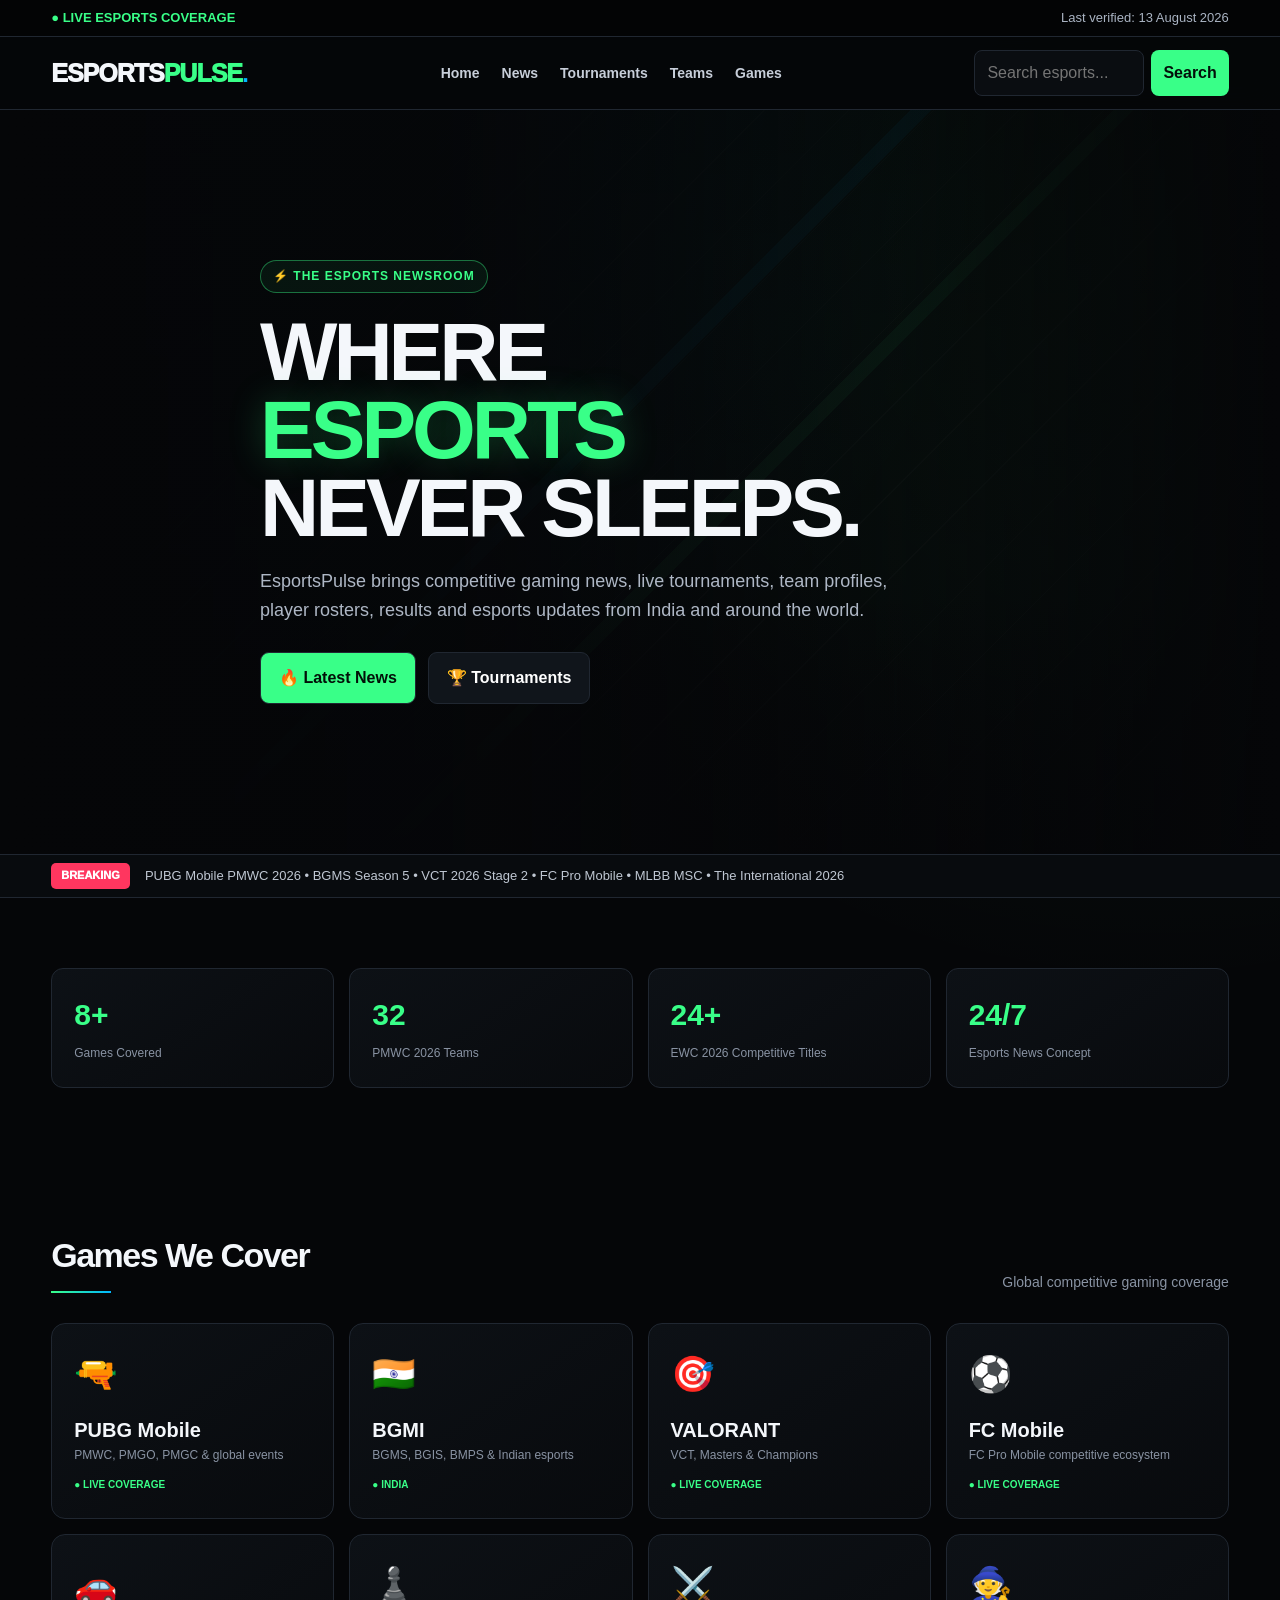
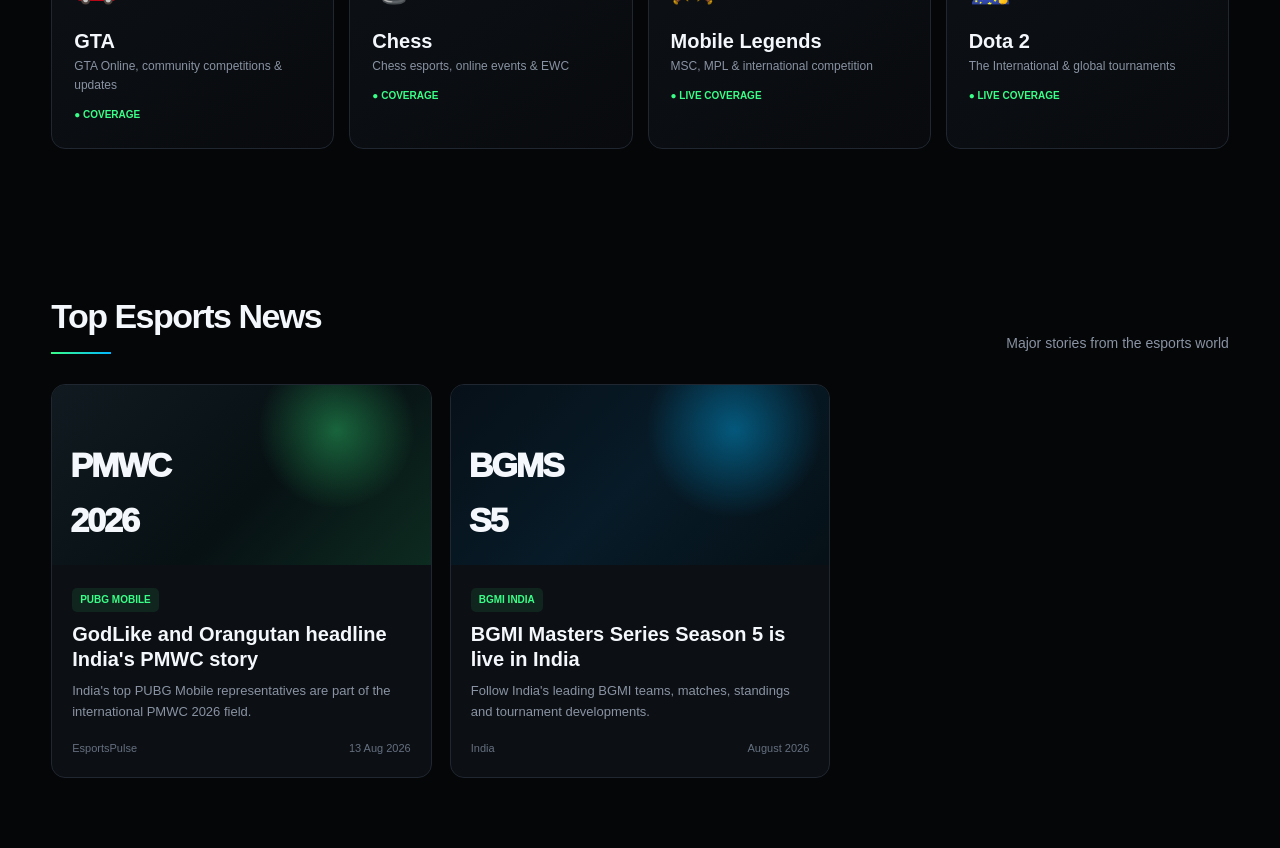
==== Index.html @ d25c0939 "Create Index.html" ====
<!DOCTYPE html>
<html lang="en">
<head>
<meta charset="UTF-8">
<meta name="viewport" content="width=device-width, initial-scale=1.0">

<title>EsportsPulse — Global Esports News</title>
<meta name="description" content="EsportsPulse — PUBG Mobile, BGMI, VALORANT, FC Mobile, GTA, Chess, Mobile Legends and Dota 2 esports news, teams and tournaments.">
<meta name="keywords" content="EsportsPulse, esports news, PUBG Mobile, BGMI, Valorant, FC Mobile, GTA, Chess, Mobile Legends, Dota 2, EWC 2026, BGMS Season 5">

<style>
:root{
  --bg:#050608;
  --panel:#0c0f13;
  --panel2:#11151b;
  --line:#202731;
  --text:#f4f7fb;
  --muted:#8993a3;
  --green:#39ff88;
  --blue:#00b7ff;
  --red:#ff365f;
  --yellow:#ffd43b;
  --purple:#a855f7;
  --orange:#ff8a00;
}

*{
  margin:0;
  padding:0;
  box-sizing:border-box;
}

html{
  scroll-behavior:smooth;
}

body{
  font-family:Arial,Helvetica,sans-serif;
  background:
    radial-gradient(circle at 20% 0%,rgba(0,183,255,.10),transparent 30%),
    radial-gradient(circle at 90% 10%,rgba(57,255,136,.08),transparent 30%),
    var(--bg);
  color:var(--text);
  line-height:1.6;
}

a{
  color:inherit;
  text-decoration:none;
}

button,
input,
select{
  font:inherit;
}

.container{
  width:min(1200px,92%);
  margin:auto;
}

/* TOP BAR */

.topbar{
  background:#030405;
  border-bottom:1px solid var(--line);
  color:#aab4c3;
  font-size:13px;
}

.topbar-inner{
  min-height:36px;
  display:flex;
  align-items:center;
  justify-content:space-between;
  gap:15px;
}

.live-dot{
  color:var(--green);
  font-weight:bold;
}

.header{
  position:sticky;
  top:0;
  z-index:1000;
  background:rgba(5,6,8,.94);
  backdrop-filter:blur(15px);
  border-bottom:1px solid var(--line);
}

.nav{
  min-height:72px;
  display:flex;
  align-items:center;
  justify-content:space-between;
  gap:20px;
}

.logo{
  font-size:25px;
  font-weight:1000;
  letter-spacing:-1px;
  white-space:nowrap;
}

.logo span{
  color:var(--green);
}

.logo b{
  color:var(--blue);
}

.navlinks{
  display:flex;
  align-items:center;
  gap:22px;
  list-style:none;
}

.navlinks a{
  color:#c7ced9;
  font-size:14px;
  font-weight:700;
  transition:.2s;
}

.navlinks a:hover{
  color:var(--green);
}

.menu-btn{
  display:none;
  background:none;
  border:0;
  color:white;
  font-size:28px;
  cursor:pointer;
}

.search-box{
  display:flex;
  gap:7px;
}

.search-box input{
  width:170px;
  padding:9px 12px;
  border:1px solid var(--line);
  border-radius:8px;
  background:#0a0d11;
  color:white;
  outline:none;
}

.search-box button{
  border:0;
  border-radius:8px;
  padding:0 12px;
  background:var(--green);
  color:#031009;
  font-weight:900;
}

/* HERO */

.hero{
  min-height:540px;
  display:flex;
  align-items:center;
  position:relative;
  overflow:hidden;
  border-bottom:1px solid var(--line);
}

.hero:before{
  content:"";
  position:absolute;
  inset:0;
  background:
    linear-gradient(90deg,#050608 0%,rgba(5,6,8,.92) 35%,rgba(5,6,8,.35) 70%,#050608 100%),
    linear-gradient(0deg,#050608 0%,transparent 35%,rgba(0,0,0,.3));
  z-index:1;
}

.hero-art{
  position:absolute;
  inset:0;
  background:
    linear-gradient(135deg,transparent 0 45%,rgba(0,183,255,.08) 45% 46%,transparent 46% 55%,rgba(57,255,136,.07) 55% 56%,transparent 56%),
    repeating-linear-gradient(135deg,rgba(255,255,255,.025) 0 1px,transparent 1px 60px);
}

.hero-content{
  position:relative;
  z-index:2;
  padding:80px 0;
  max-width:760px;
}

.kicker{
  display:inline-flex;
  align-items:center;
  gap:8px;
  padding:6px 12px;
  border:1px solid rgba(57,255,136,.4);
  background:rgba(57,255,136,.06);
  border-radius:999px;
  color:var(--green);
  font-size:12px;
  font-weight:900;
  text-transform:uppercase;
  letter-spacing:1px;
}

.hero h1{
  font-size:clamp(42px,7vw,82px);
  line-height:.95;
  margin:20px 0;
  letter-spacing:-4px;
}

.hero h1 span{
  color:var(--green);
  text-shadow:0 0 35px rgba(57,255,136,.25);
}

.hero p{
  color:#aeb7c5;
  font-size:18px;
  max-width:680px;
}

.hero-buttons{
  margin-top:28px;
  display:flex;
  flex-wrap:wrap;
  gap:12px;
}

.btn{
  display:inline-flex;
  justify-content:center;
  align-items:center;
  gap:8px;
  border-radius:9px;
  padding:12px 18px;
  font-weight:900;
  cursor:pointer;
  border:1px solid var(--line);
}

.btn-primary{
  background:var(--green);
  color:#021008;
}

.btn-secondary{
  background:#10151b;
  color:white;
}

.btn:hover{
  transform:translateY(-1px);
}

/* TICKER */

.ticker{
  background:#080b0e;
  border-bottom:1px solid var(--line);
  overflow:hidden;
}

.ticker-inner{
  display:flex;
  align-items:center;
  min-height:42px;
}

.ticker-label{
  background:var(--red);
  color:white;
  padding:4px 10px;
  border-radius:5px;
  font-size:11px;
  font-weight:1000;
  margin-right:15px;
}

.ticker-text{
  color:#bfc7d2;
  font-size:13px;
  white-space:nowrap;
  overflow:hidden;
}

/* SECTIONS */

section{
  padding:70px 0;
}

.section-head{
  display:flex;
  justify-content:space-between;
  align-items:end;
  gap:20px;
  margin-bottom:30px;
}

.section-head h2{
  font-size:34px;
  letter-spacing:-1.5px;
}

.section-head p{
  color:var(--muted);
  font-size:14px;
}

.line{
  height:2px;
  width:60px;
  margin-top:9px;
  background:linear-gradient(90deg,var(--green),var(--blue));
}

/* GAMES */

.game-grid{
  display:grid;
  grid-template-columns:repeat(4,1fr);
  gap:15px;
}

.game-card{
  position:relative;
  min-height:150px;
  border:1px solid var(--line);
  background:linear-gradient(145deg,#0d1116,#080a0d);
  border-radius:14px;
  padding:22px;
  overflow:hidden;
  transition:.25s;
}

.game-card:hover{
  transform:translateY(-5px);
  border-color:#35404e;
  box-shadow:0 15px 35px rgba(0,0,0,.3);
}

.game-icon{
  font-size:35px;
  margin-bottom:12px;
}

.game-card h3{
  font-size:20px;
}

.game-card p{
  color:var(--muted);
  font-size:12px;
}

.game-status{
  display:inline-block;
  margin-top:12px;
  font-size:10px;
  color:var(--green);
  font-weight:900;
}

/* NEWS */

.news-grid{
  display:grid;
  grid-template-columns:repeat(3,1fr);
  gap:18px;
}

.news-card{
  background:var(--panel);
  border:1px solid var(--line);
  border-radius:14px;
  overflow:hidden;
  transition:.2s;
}

.news-card:hover{
  transform:translateY(-4px);
  border-color:#394552;
}

.news-image{
  min-height:180px;
  display:flex;
  align-items:end;
  padding:18px;
  background:
    radial-gradient(circle at 75% 25%,rgba(57,255,136,.35),transparent 25%),
    linear-gradient(135deg,#111a20,#071013 55%,#0d2b20);
  position:relative;
}

.news-image.blue{
  background:
    radial-gradient(circle at 75% 25%,rgba(0,183,255,.4),transparent 28%),
    linear-gradient(135deg,#071018,#071b28,#061016);
}

.news-image.red{
  background:
    radial-gradient(circle at 75% 25%,rgba(255,54,95,.4),transparent 28%),
    linear-gradient(135deg,#16090d,#290b13,#080608);
}

.news-image.purple{
  background:
    radial-gradient(circle at 75% 25%,rgba(168,85,247,.4),transparent 28%),
    linear-gradient(135deg,#120c1b,#241139,#080608);
}

.news-image .big-word{
  font-size:34px;
  font-weight:1000;
  letter-spacing:-2px;
}

.news-body{
  padding:20px;
}

.tag{
  display:inline-block;
  padding:4px 8px;
  border-radius:5px;
  background:rgba(57,255,136,.09);
  color:var(--green);
  font-size:10px;
  font-weight:900;
  text-transform:uppercase;
  margin-bottom:10px;
}

.news-body h3{
  font-size:20px;
  line-height:1.25;
  margin-bottom:9px;
}

.news-body p{
  color:var(--muted);
  font-size:13px;
}

.news-meta{
  display:flex;
  justify-content:space-between;
  color:#657080;
  font-size:11px;
  margin-top:17px;
}

/* TOURNAMENTS */

.tournament-list{
  display:grid;
  gap:12px;
}

.tournament{
  display:grid;
  grid-template-columns:90px 1fr auto;
  align-items:center;
  gap:18px;
  background:var(--panel);
  border:1px solid var(--line);
  border-radius:12px;
  padding:16px;
}

.t-date{
  text-align:center;
  font-weight:1000;
}

.t-date strong{
  display:block;
  color:var(--green);
  font-size:20px;
}

.tournament h3{
  font-size:17px;
}

.tournament p{
  color:var(--muted);
  font-size:12px;
}

.status{
  padding:6px 10px;
  border-radius:6px;
  font-size:10px;
  font-weight:1000;
}

.live{
  color:#ff647f;
  background:rgba(255,54,95,.1);
}

.upcoming{
  color:var(--blue);
  background:rgba(0,183,255,.1);
}

.completed{
  color:#929aaa;
  background:#151920;
}

/* FILTER */

.filters{
  display:flex;
  flex-wrap:wrap;
  gap:9px;
  margin-bottom:25px;
}

.filter-btn{
  border:1px solid var(--line);
  background:#0c1015;
  color:#aab4c3;
  padding:8px 13px;
  border-radius:8px;
  cursor:pointer;
  font-size:12px;
  font-weight:800;
}

.filter-btn.active,
.filter-btn:hover{
  background:var(--green);
  color:#041009;
}

/* TEAMS */

.team-grid{
  display:grid;
  grid-template-columns:repeat(3,1fr);
  gap:15px;
}

.team-card{
  background:var(--panel);
  border:1px solid var(--line);
  border-radius:14px;
  padding:20px;
  transition:.2s;
}

.team-card:hover{
  border-color:#45515e;
  transform:translateY(-3px);
}

.team-top{
  display:flex;
  align-items:center;
  gap:14px;
}

.team-logo{
  width:55px;
  height:55px;
  display:grid;
  place-items:center;
  border-radius:12px;
  background:linear-gradient(135deg,#1a222b,#080b0f);
  border:1px solid #2b3540;
  font-weight:1000;
  color:var(--green);
}

.team-card h3{
  font-size:18px;
}

.region{
  color:var(--muted);
  font-size:11px;
}

.team-info{
  margin-top:17px;
  padding-top:14px;
  border-top:1px solid var(--line);
}

.team-info p{
  color:#aeb7c5;
  font-size:12px;
  margin:5px 0;
}

.team-info strong{
  color:#fff;
}

.roster{
  display:flex;
  flex-wrap:wrap;
  gap:5px;
  margin-top:10px;
}

.player{
  font-size:10px;
  background:#151a21;
  border:1px solid #242c36;
  color:#b9c2cf;
  padding:4px 7px;
  border-radius:5px;
}

/* STATS */

.stat-grid{
  display:grid;
  grid-template-columns:repeat(4,1fr);
  gap:15px;
}

.stat{
  background:linear-gradient(145deg,#0d1116,#080a0d);
  border:1px solid var(--line);
  border-radius:12px;
  padding:22px;
}

.stat strong{
  font-size:30px;
  color:var(--green);
  display:block;
}

.stat span{
  color:var(--muted);
  font-size:12px;
}

/* OTHER GAMES */

.game-section{
  margin-bottom:25px;
  background:var(--panel);
  border:1px solid var(--line);
  border-radius:14px;
  padding:22px;
}

.game-section-head{
  display:flex;
  justify-content:space-between;
  gap:10px;
  align-items:center;
  margin-bottom:15px;
}

.game-section-head h3{
  font-size:21px;
}

.game-section-head span{
  color:var(--muted);
  font-size:11px;
}

.top-team-row{
  display:flex;
  flex-wrap:wrap;
  gap:9px;
}

.top-team{
  background:#11161c;
  border:1px solid #252e38;
  border-radius:8px;
  padding:9px 12px;
  font-size:12px;
  font-weight:800;
}

/* SOURCES */

.source-box{
  background:#090c10;
  border:1px solid var(--line);
  border-radius:12px;
  padding:20px;
}

.source-box p{
  color:var(--muted);
  font-size:12px;
  margin-bottom:10px;
}

.source-links{
  display:flex;
  flex-wrap:wrap;
  gap:8px;
}

.source-links a{
  padding:7px 10px;
  background:#12171d;
  border:1px solid #252d37;
  border-radius:7px;
  color:#c6ced9;
  font-size:11px;
}

.source-links a:hover{
  color:var(--green);
}

/* FOOTER */

footer{
  background:#030405;
  border-top:1px solid var(--line);
  padding:45px 0 25px;
}

.footer-grid{
  display:grid;
  grid-template-columns:2fr 1fr 1fr 1fr;
  gap:35px;
}

footer h3{
  margin-bottom:12px;
}

footer p,
footer a{
  color:#737e8e;
  font-size:12px;
}

footer a{
  display:block;
  margin:5px 0;
}

footer a:hover{
  color:var(--green);
}

.copyright{
  border-top:1px solid var(--line);
  margin-top:30px;
  padding-top:20px;
  color:#596473;
  font-size:11px;
}

/* MODAL */

.modal{
  position:fixed;
  inset:0;
  z-index:2000;
  background:rgba(0,0,0,.75);
  backdrop-filter:blur(8px);
  display:none;
  align-items:center;
  justify-content:center;
  padding:20px;
}

.modal.show{
  display:flex;
}

.modal-box{
  width:min(650px,100%);
  max-height:90vh;
  overflow:auto;
  background:#0c1015;
  border:1px solid #2a3541;
  border-radius:16px;
  padding:25px;
  position:relative;
}

.modal-close{
  position:absolute;
  right:15px;
  top:12px;
  border:0;
  background:none;
  color:white;
  font-size:25px;
  cursor:pointer;
}

.modal-box h2{
  font-size:28px;
  margin-bottom:5px;
}

.modal-box .modal-region{
  color:var(--green);
  font-size:12px;
}

.modal-details{
  margin-top:20px;
}

.modal-details p{
  color:#aab4c3;
  font-size:13px;
  padding:9px 0;
  border-bottom:1px solid var(--line);
}

/* RESPONSIVE */

@media(max-width:950px){
  .navlinks{
    display:none;
    position:absolute;
    top:72px;
    left:0;
    right:0;
    background:#07090c;
    border-bottom:1px solid var(--line);
    padding:20px;
    flex-direction:column;
    align-items:flex-start;
  }

  .navlinks.open{
    display:flex;
  }

  .menu-btn{
    display:block;
  }

  .search-box{
    display:none;
  }

  .game-grid{
    grid-template-columns:repeat(2,1fr);
  }

  .news-grid{
    grid-template-columns:1fr 1fr;
  }

  .team-grid{
    grid-template-columns:1fr 1fr;
  }

  .stat-grid{
    grid-template-columns:repeat(2,1fr);
  }

  .footer-grid{
    grid-template-columns:1fr 1fr;
  }
}

@media(max-width:600px){
  section{
    padding:50px 0;
  }

  .hero{
    min-height:560px;
  }

  .hero h1{
    font-size:49px;
    letter-spacing:-2.5px;
  }

  .hero p{
    font-size:15px;
  }

  .game-grid,
  .news-grid,
  .team-grid,
  .stat-grid{
    grid-template-columns:1fr;
  }

  .tournament{
    grid-template-columns:60px 1fr;
  }

  .tournament .status{
    grid-column:2;
    justify-self:start;
  }

  .footer-grid{
    grid-template-columns:1fr;
  }

  .section-head{
    align-items:flex-start;
    flex-direction:column;
  }

  .topbar-inner{
    justify-content:center;
  }

  .topbar-inner span:last-child{
    display:none;
  }
}
</style>
</head>

<body>

<!-- TOP BAR -->
<div class="topbar">
  <div class="container topbar-inner">
    <span class="live-dot">● LIVE ESPORTS COVERAGE</span>
    <span>Last verified: 13 August 2026</span>
  </div>
</div>

<!-- NAVIGATION -->
<header class="header">
  <div class="container nav">

    <a href="#" class="logo">
      ESPORTS<span>PULSE</span><b>.</b>
    </a>

    <button class="menu-btn" onclick="toggleMenu()">☰</button>

    <ul class="navlinks" id="navlinks">
      <li><a href="#home">Home</a></li>
      <li><a href="#news">News</a></li>
      <li><a href="#tournaments">Tournaments</a></li>
      <li><a href="#teams">Teams</a></li>
      <li><a href="#games">Games</a></li>
    </ul>

    <div class="search-box">
      <input id="searchInput" type="search" placeholder="Search esports...">
      <button onclick="searchSite()">Search</button>
    </div>

  </div>
</header>

<!-- HERO -->
<section class="hero" id="home">
  <div class="hero-art"></div>

  <div class="container hero-content">

    <span class="kicker">⚡ THE ESPORTS NEWSROOM</span>

    <h1>
      WHERE<br>
      <span>ESPORTS</span><br>
      NEVER SLEEPS.
    </h1>

    <p>
      EsportsPulse brings competitive gaming news, live tournaments,
      team profiles, player rosters, results and esports updates
      from India and around the world.
    </p>

    <div class="hero-buttons">
      <a class="btn btn-primary" href="#news">🔥 Latest News</a>
      <a class="btn btn-secondary" href="#tournaments">🏆 Tournaments</a>
    </div>

  </div>
</section>

<!-- LIVE TICKER -->
<div class="ticker">
  <div class="container ticker-inner">
    <span class="ticker-label">BREAKING</span>
    <div class="ticker-text">
      PUBG Mobile PMWC 2026 • BGMS Season 5 • VCT 2026 Stage 2 • FC Pro Mobile • MLBB MSC • The International 2026
    </div>
  </div>
</div>

<!-- STATS -->
<section>
  <div class="container">

    <div class="stat-grid">

      <div class="stat">
        <strong>8+</strong>
        <span>Games Covered</span>
      </div>

      <div class="stat">
        <strong>32</strong>
        <span>PMWC 2026 Teams</span>
      </div>

      <div class="stat">
        <strong>24+</strong>
        <span>EWC 2026 Competitive Titles</span>
      </div>

      <div class="stat">
        <strong>24/7</strong>
        <span>Esports News Concept</span>
      </div>

    </div>

  </div>
</section>

<!-- GAMES -->
<section id="games">
  <div class="container">

    <div class="section-head">
      <div>
        <h2>Games We Cover</h2>
        <div class="line"></div>
      </div>
      <p>Global competitive gaming coverage</p>
    </div>

    <div class="game-grid">

      <a href="#pubg" class="game-card">
        <div class="game-icon">🔫</div>
        <h3>PUBG Mobile</h3>
        <p>PMWC, PMGO, PMGC & global events</p>
        <span class="game-status">● LIVE COVERAGE</span>
      </a>

      <a href="#bgmi" class="game-card">
        <div class="game-icon">🇮🇳</div>
        <h3>BGMI</h3>
        <p>BGMS, BGIS, BMPS & Indian esports</p>
        <span class="game-status">● INDIA</span>
      </a>

      <a href="#valorant" class="game-card">
        <div class="game-icon">🎯</div>
        <h3>VALORANT</h3>
        <p>VCT, Masters & Champions</p>
        <span class="game-status">● LIVE COVERAGE</span>
      </a>

      <a href="#fcmobile" class="game-card">
        <div class="game-icon">⚽</div>
        <h3>FC Mobile</h3>
        <p>FC Pro Mobile competitive ecosystem</p>
        <span class="game-status">● LIVE COVERAGE</span>
      </a>

      <a href="#gta" class="game-card">
        <div class="game-icon">🚗</div>
        <h3>GTA</h3>
        <p>GTA Online, community competitions & updates</p>
        <span class="game-status">● COVERAGE</span>
      </a>

      <a href="#chess" class="game-card">
        <div class="game-icon">♟️</div>
        <h3>Chess</h3>
        <p>Chess esports, online events & EWC</p>
        <span class="game-status">● COVERAGE</span>
      </a>

      <a href="#mlbb" class="game-card">
        <div class="game-icon">⚔️</div>
        <h3>Mobile Legends</h3>
        <p>MSC, MPL & international competition</p>
        <span class="game-status">● LIVE COVERAGE</span>
      </a>

      <a href="#dota2" class="game-card">
        <div class="game-icon">🧙</div>
        <h3>Dota 2</h3>
        <p>The International & global tournaments</p>
        <span class="game-status">● LIVE COVERAGE</span>
      </a>

    </div>
  </div>
</section>

<!-- FEATURED NEWS -->
<section id="news">
  <div class="container">

    <div class="section-head">
      <div>
        <h2>Top Esports News</h2>
        <div class="line"></div>
      </div>
      <p>Major stories from the esports world</p>
    </div>

    <div class="news-grid" id="newsGrid">

      <article class="news-card searchable" data-search="pubg mobile pmwc godlike orangutan india">
        <div class="news-image">
          <div class="big-word">PMWC<br>2026</div>
        </div>
        <div class="news-body">
          <span class="tag">PUBG MOBILE</span>
          <h3>GodLike and Orangutan headline India's PMWC story</h3>
          <p>
            India's top PUBG Mobile representatives are part of the
            international PMWC 2026 field.
          </p>
          <div class="news-meta">
            <span>EsportsPulse</span>
            <span>13 Aug 2026</span>
          </div>
        </div>
      </article>

      <article class="news-card searchable" data-search="bgms season 5 india bgmi masters series">
        <div class="news-image blue">
          <div class="big-word">BGMS<br>S5</div>
        </div>
        <div class="news-body">
          <span class="tag">BGMI INDIA</span>
          <h3>BGMI Masters Series Season 5 is live in India</h3>
          <p>
            Follow India's leading BGMI teams, matches, standings and
            tournament developments.
          </p>
          <div class="news-meta">
            <span>India</span>
            <span>August 2026</span>
          </div>
        </
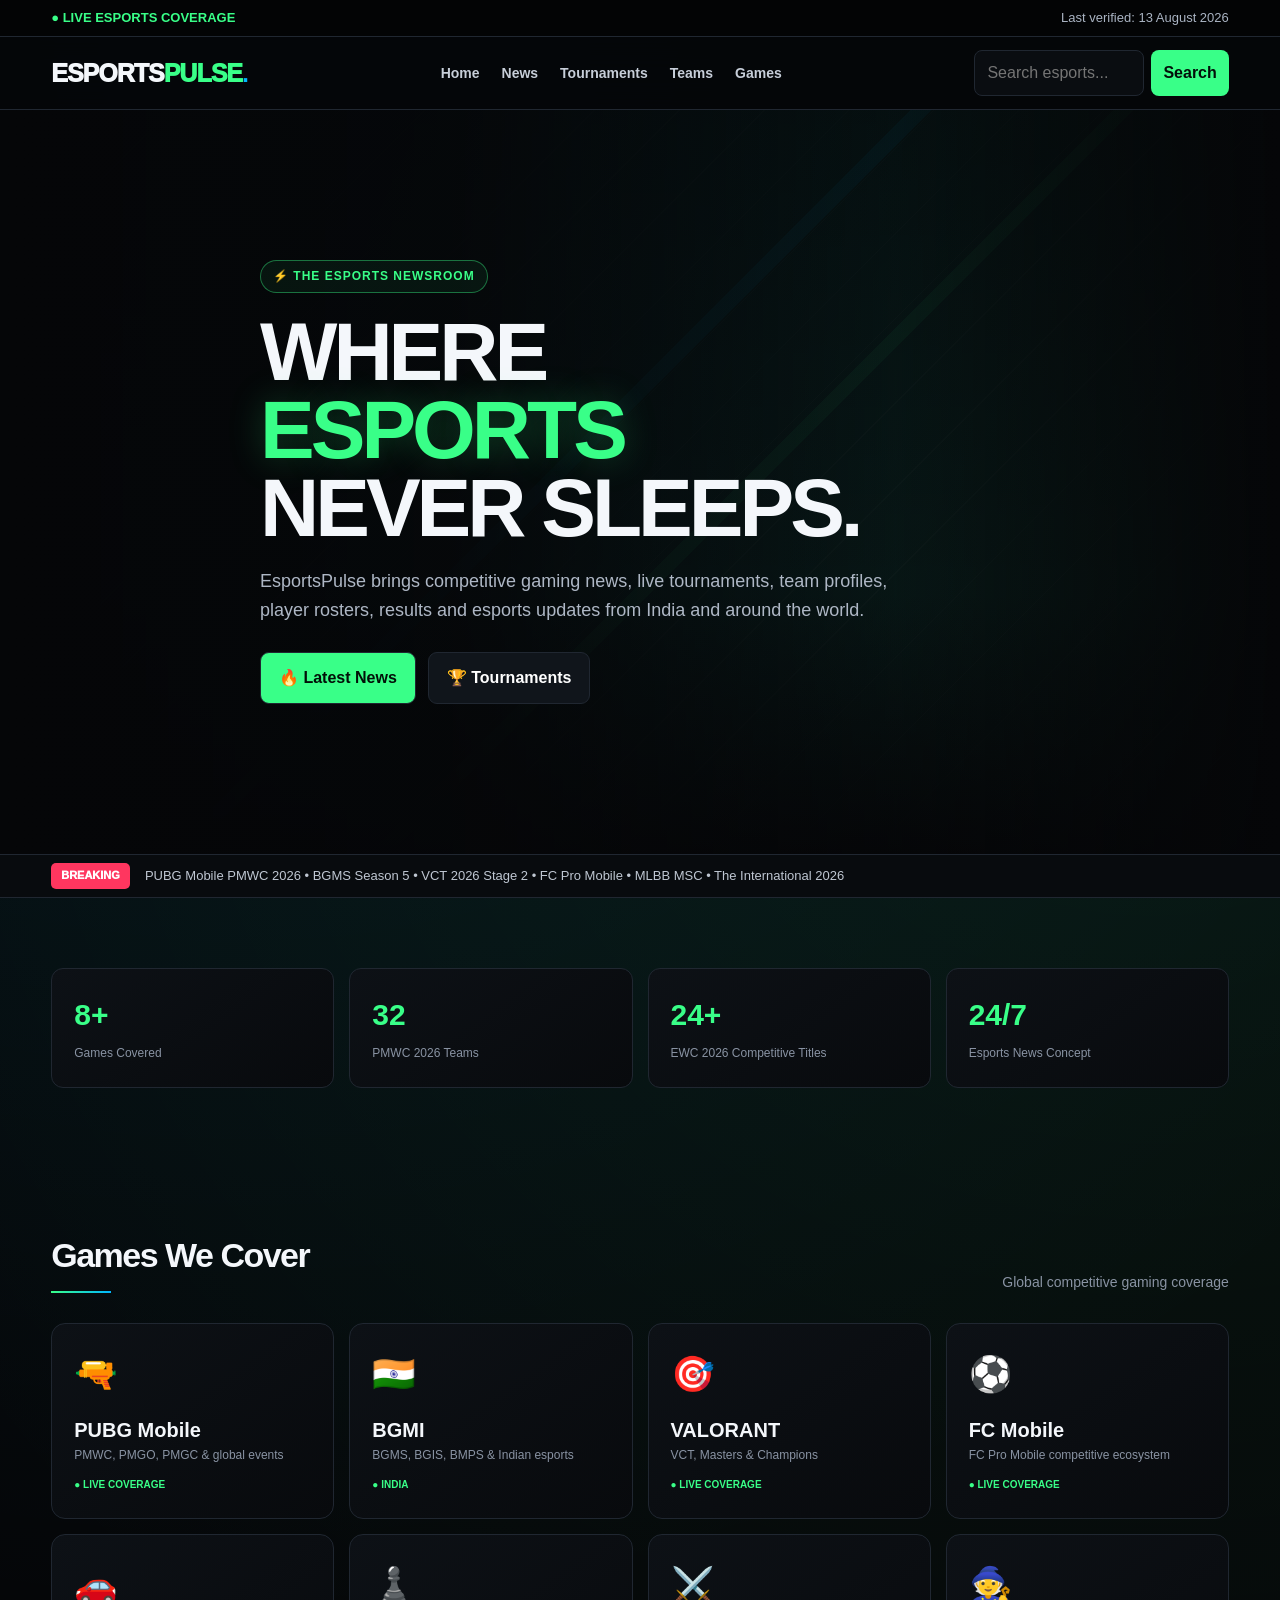
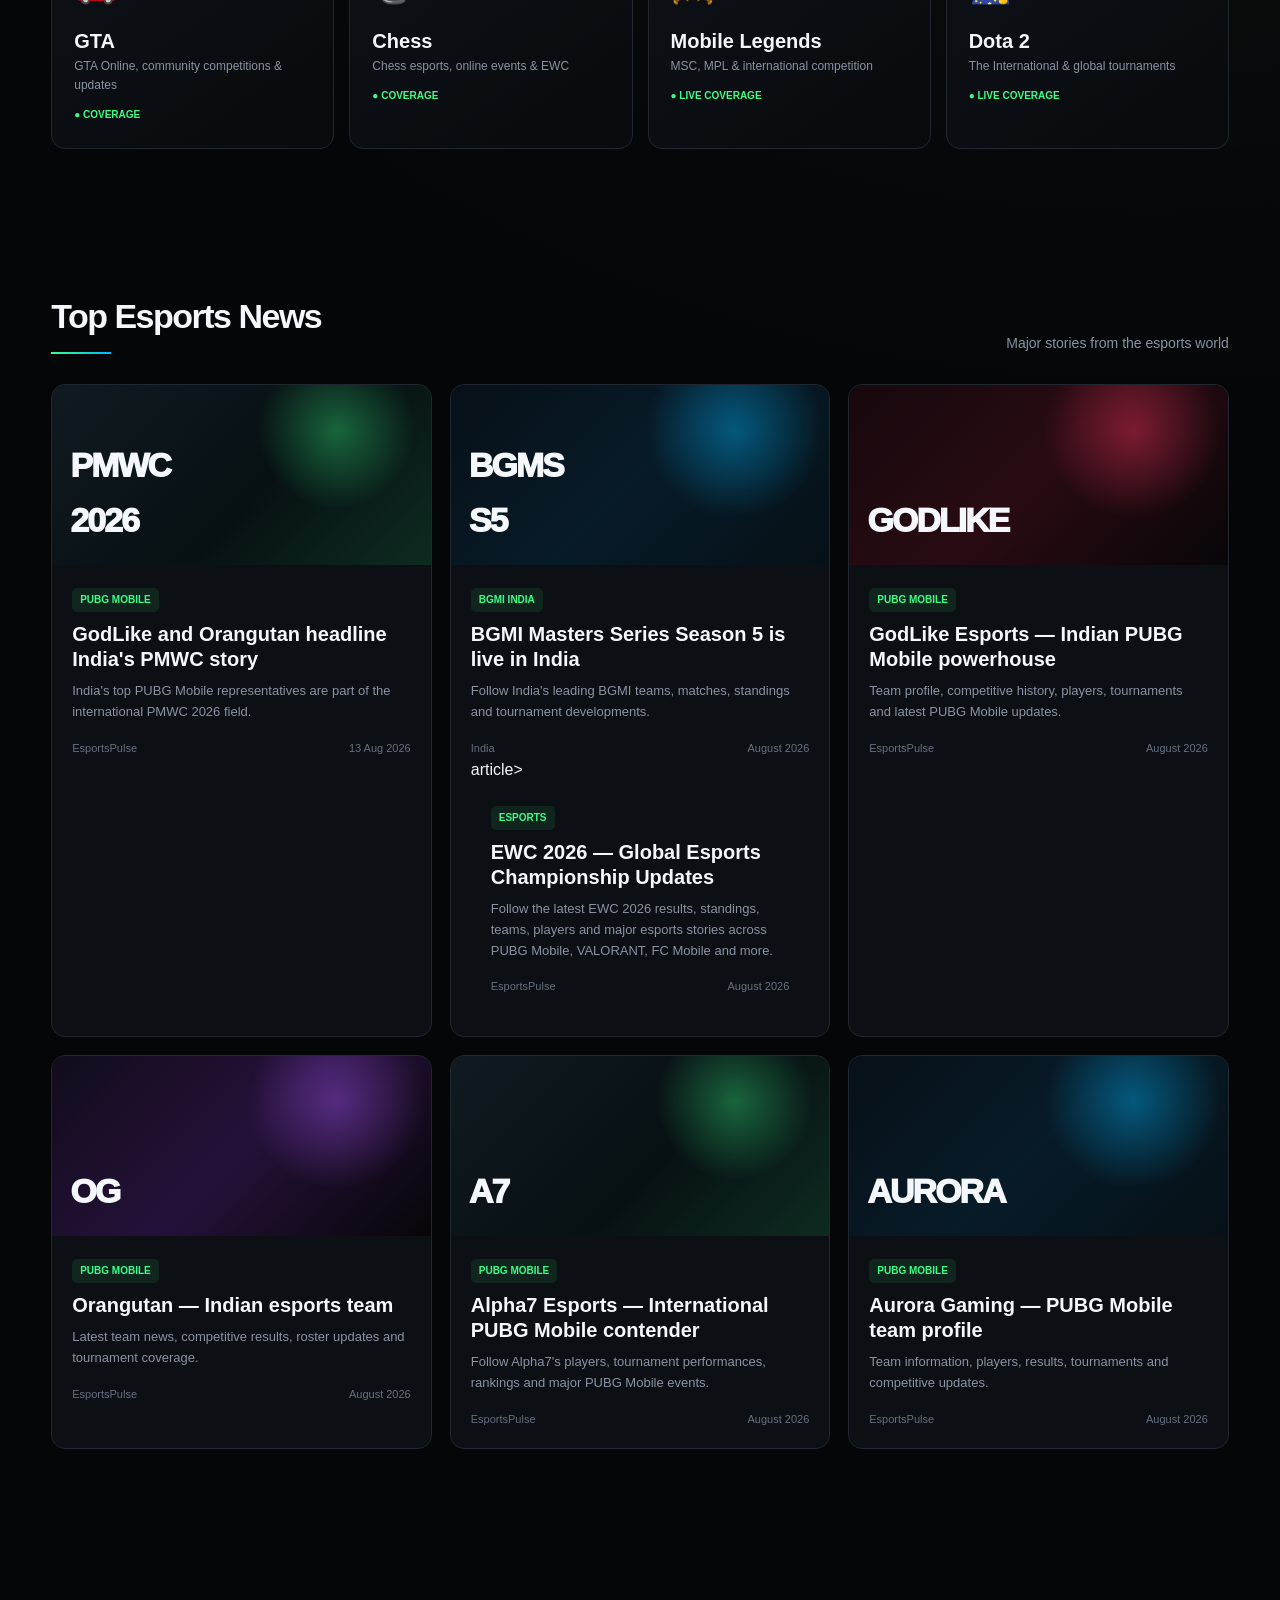
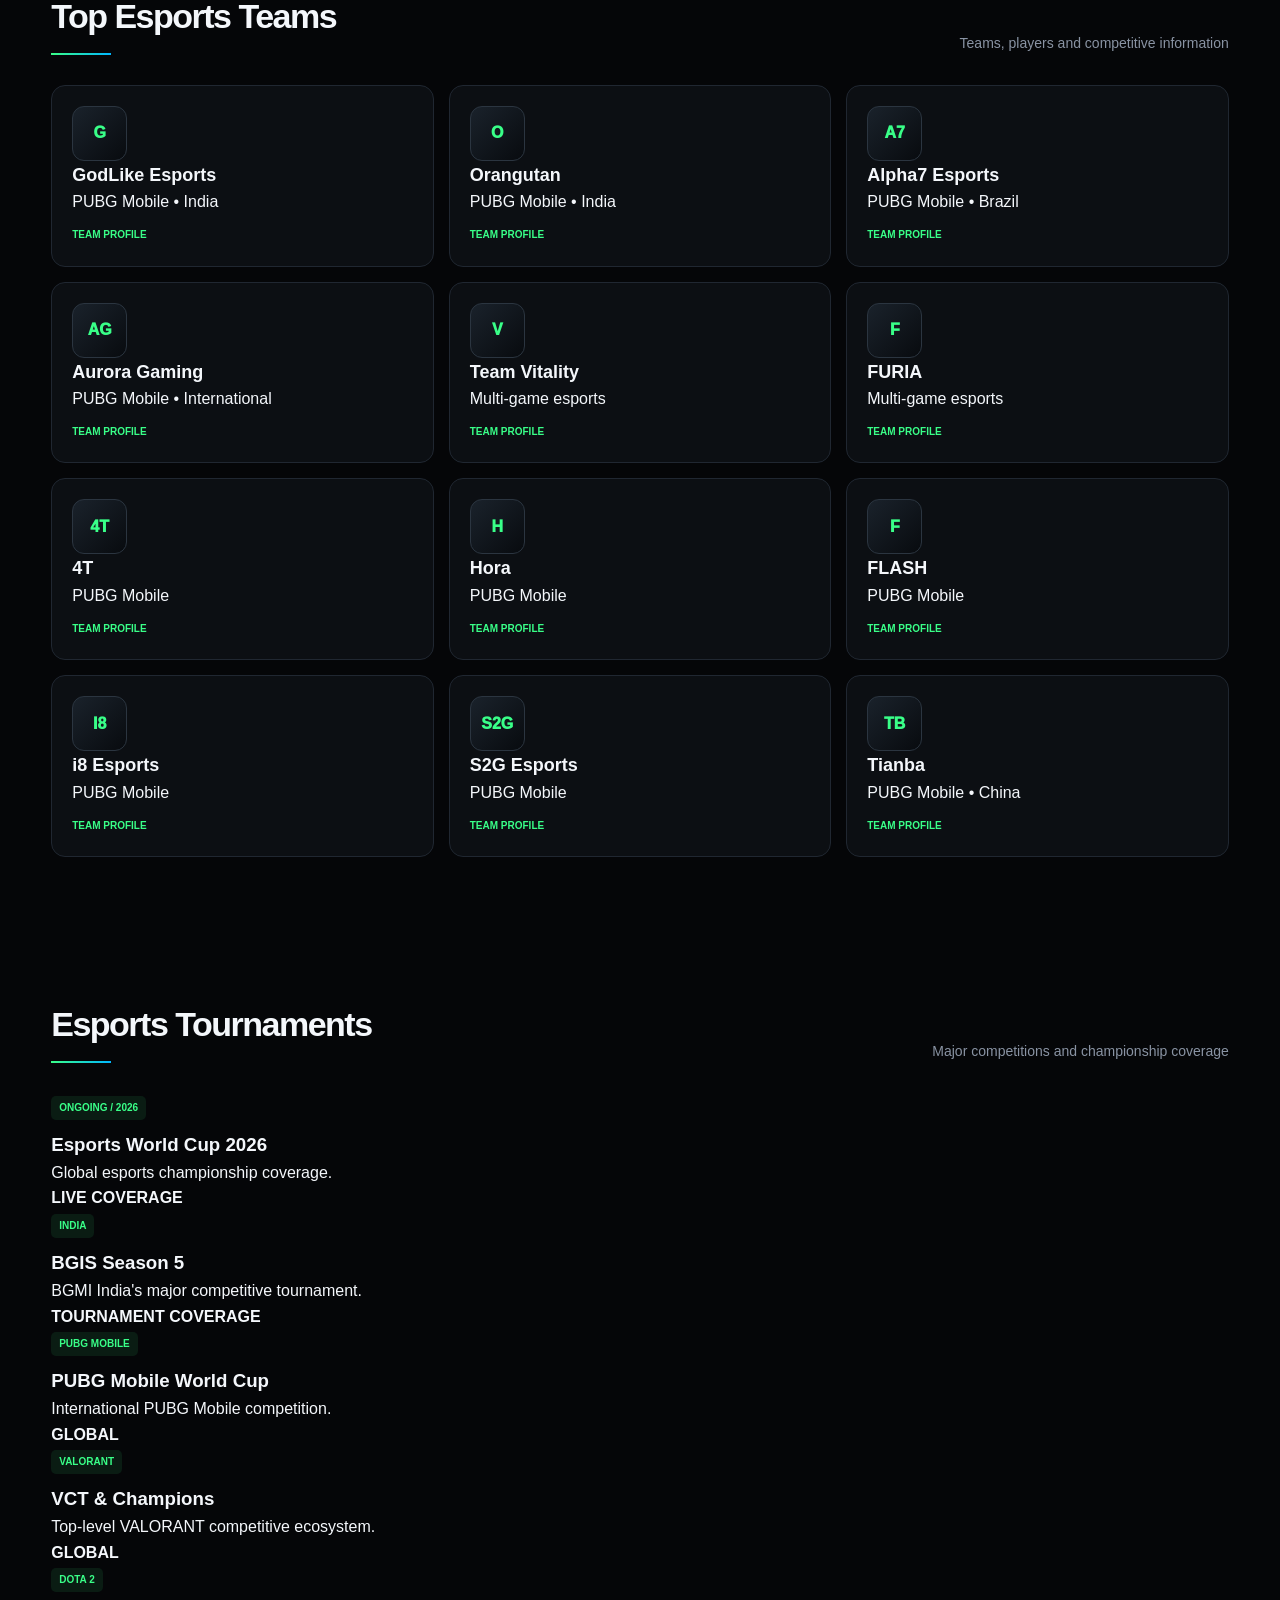
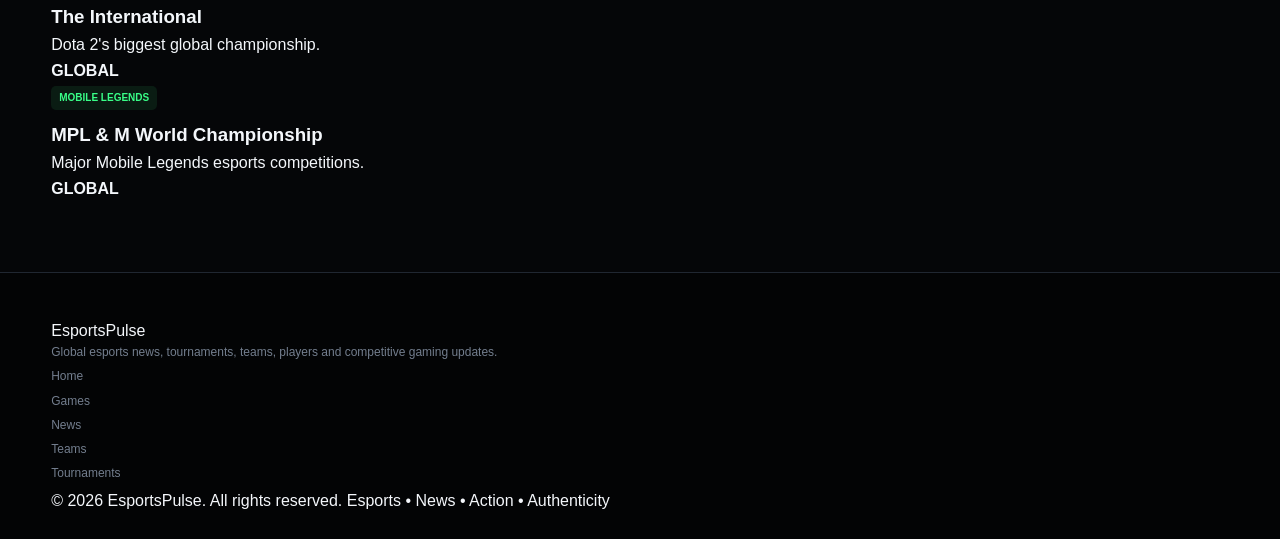
==== commit 0d5b736e: "Update Index.html" ====
--- a/Index.html
+++ b/Index.html
@@ -1166,4 +1166,359 @@
             <span>India</span>
             <span>August 2026</span>
           </div>
-        </
+        article>
+
+        <div class="news-body">
+          <span class="tag">ESPORTS</span>
+          <h3>EWC 2026 — Global Esports Championship Updates</h3>
+          <p>
+            Follow the latest EWC 2026 results, standings, teams, players and
+            major esports stories across PUBG Mobile, VALORANT, FC Mobile and more.
+          </p>
+          <div class="news-meta">
+            <span>EsportsPulse</span>
+            <span>August 2026</span>
+          </div>
+        </div>
+      </article>
+
+      <article class="news-card searchable" data-search="godlike esports india pubg mobile">
+        <div class="news-image red">
+          <div class="big-word">GODLIKE</div>
+        </div>
+        <div class="news-body">
+          <span class="tag">PUBG MOBILE</span>
+          <h3>GodLike Esports — Indian PUBG Mobile powerhouse</h3>
+          <p>
+            Team profile, competitive history, players, tournaments and latest
+            PUBG Mobile updates.
+          </p>
+          <div class="news-meta">
+            <span>EsportsPulse</span>
+            <span>August 2026</span>
+          </div>
+        </div>
+      </article>
+
+      <article class="news-card searchable" data-search="orangutan pubg mobile india">
+        <div class="news-image purple">
+          <div class="big-word">OG</div>
+        </div>
+        <div class="news-body">
+          <span class="tag">PUBG MOBILE</span>
+          <h3>Orangutan — Indian esports team</h3>
+          <p>
+            Latest team news, competitive results, roster updates and tournament
+            coverage.
+          </p>
+          <div class="news-meta">
+            <span>EsportsPulse</span>
+            <span>August 2026</span>
+          </div>
+        </div>
+      </article>
+
+      <article class="news-card searchable" data-search="alpha7 a7 pubg mobile brazil">
+        <div class="news-image orange">
+          <div class="big-word">A7</div>
+        </div>
+        <div class="news-body">
+          <span class="tag">PUBG MOBILE</span>
+          <h3>Alpha7 Esports — International PUBG Mobile contender</h3>
+          <p>
+            Follow Alpha7's players, tournament performances, rankings and major
+            PUBG Mobile events.
+          </p>
+          <div class="news-meta">
+            <span>EsportsPulse</span>
+            <span>August 2026</span>
+          </div>
+        </div>
+      </article>
+
+      <article class="news-card searchable" data-search="aurora gaming pubg mobile">
+        <div class="news-image blue">
+          <div class="big-word">AURORA</div>
+        </div>
+        <div class="news-body">
+          <span class="tag">PUBG MOBILE</span>
+          <h3>Aurora Gaming — PUBG Mobile team profile</h3>
+          <p>
+            Team information, players, results, tournaments and competitive
+            updates.
+          </p>
+          <div class="news-meta">
+            <span>EsportsPulse</span>
+            <span>August 2026</span>
+          </div>
+        </div>
+      </article>
+
+    </div>
+  </div>
+</section>
+
+
+<!-- ================= TEAMS ================= -->
+
+<section id="teams">
+  <div class="container">
+
+    <div class="section-head">
+      <div>
+        <h2>Top Esports Teams</h2>
+        <div class="line"></div>
+      </div>
+      <p>Teams, players and competitive information</p>
+    </div>
+
+    <div class="team-grid">
+
+      <div class="team-card searchable" data-search="godlike pubg mobile india">
+        <div class="team-logo">G</div>
+        <h3>GodLike Esports</h3>
+        <p>PUBG Mobile • India</p>
+        <span class="game-status">TEAM PROFILE</span>
+      </div>
+
+      <div class="team-card searchable" data-search="orangutan pubg mobile india">
+        <div class="team-logo">O</div>
+        <h3>Orangutan</h3>
+        <p>PUBG Mobile • India</p>
+        <span class="game-status">TEAM PROFILE</span>
+      </div>
+
+      <div class="team-card searchable" data-search="alpha7 pubg mobile">
+        <div class="team-logo">A7</div>
+        <h3>Alpha7 Esports</h3>
+        <p>PUBG Mobile • Brazil</p>
+        <span class="game-status">TEAM PROFILE</span>
+      </div>
+
+      <div class="team-card searchable" data-search="aurora gaming pubg">
+        <div class="team-logo">AG</div>
+        <h3>Aurora Gaming</h3>
+        <p>PUBG Mobile • International</p>
+        <span class="game-status">TEAM PROFILE</span>
+      </div>
+
+      <div class="team-card searchable" data-search="team vitality esports">
+        <div class="team-logo">V</div>
+        <h3>Team Vitality</h3>
+        <p>Multi-game esports</p>
+        <span class="game-status">TEAM PROFILE</span>
+      </div>
+
+      <div class="team-card searchable" data-search="furia esports">
+        <div class="team-logo">F</div>
+        <h3>FURIA</h3>
+        <p>Multi-game esports</p>
+        <span class="game-status">TEAM PROFILE</span>
+      </div>
+
+      <div class="team-card searchable" data-search="4t esports pubg">
+        <div class="team-logo">4T</div>
+        <h3>4T</h3>
+        <p>PUBG Mobile</p>
+        <span class="game-status">TEAM PROFILE</span>
+      </div>
+
+      <div class="team-card searchable" data-search="hora esports pubg">
+        <div class="team-logo">H</div>
+        <h3>Hora</h3>
+        <p>PUBG Mobile</p>
+        <span class="game-status">TEAM PROFILE</span>
+      </div>
+
+      <div class="team-card searchable" data-search="flash esports pubg">
+        <div class="team-logo">F</div>
+        <h3>FLASH</h3>
+        <p>PUBG Mobile</p>
+        <span class="game-status">TEAM PROFILE</span>
+      </div>
+
+      <div class="team-card searchable" data-search="i8 esports pubg">
+        <div class="team-logo">I8</div>
+        <h3>i8 Esports</h3>
+        <p>PUBG Mobile</p>
+        <span class="game-status">TEAM PROFILE</span>
+      </div>
+
+      <div class="team-card searchable" data-search="s2g esports pubg">
+        <div class="team-logo">S2G</div>
+        <h3>S2G Esports</h3>
+        <p>PUBG Mobile</p>
+        <span class="game-status">TEAM PROFILE</span>
+      </div>
+
+      <div class="team-card searchable" data-search="tianba pubg mobile">
+        <div class="team-logo">TB</div>
+        <h3>Tianba</h3>
+        <p>PUBG Mobile • China</p>
+        <span class="game-status">TEAM PROFILE</span>
+      </div>
+
+    </div>
+  </div>
+</section>
+
+
+<!-- ================= TOURNAMENTS ================= -->
+
+<section id="tournaments">
+  <div class="container">
+
+    <div class="section-head">
+      <div>
+        <h2>Esports Tournaments</h2>
+        <div class="line"></div>
+      </div>
+      <p>Major competitions and championship coverage</p>
+    </div>
+
+    <div class="tournament-grid">
+
+      <div class="tournament-card searchable"
+           data-search="EWC 2026 esports world cup paris PUBG Mobile">
+        <span class="tag">ONGOING / 2026</span>
+        <h3>Esports World Cup 2026</h3>
+        <p>Global esports championship coverage.</p>
+        <strong>LIVE COVERAGE</strong>
+      </div>
+
+      <div class="tournament-card searchable"
+           data-search="BGIS Season 5 BGMI India">
+        <span class="tag">INDIA</span>
+        <h3>BGIS Season 5</h3>
+        <p>BGMI India's major competitive tournament.</p>
+        <strong>TOURNAMENT COVERAGE</strong>
+      </div>
+
+      <div class="tournament-card searchable"
+           data-search="PUBG Mobile World Cup PMWC">
+        <span class="tag">PUBG MOBILE</span>
+        <h3>PUBG Mobile World Cup</h3>
+        <p>International PUBG Mobile competition.</p>
+        <strong>GLOBAL</strong>
+      </div>
+
+      <div class="tournament-card searchable"
+           data-search="Valorant Champions VCT">
+        <span class="tag">VALORANT</span>
+        <h3>VCT & Champions</h3>
+        <p>Top-level VALORANT competitive ecosystem.</p>
+        <strong>GLOBAL</strong>
+      </div>
+
+      <div class="tournament-card searchable"
+           data-search="Dota 2 The International">
+        <span class="tag">DOTA 2</span>
+        <h3>The International</h3>
+        <p>Dota 2's biggest global championship.</p>
+        <strong>GLOBAL</strong>
+      </div>
+
+      <div class="tournament-card searchable"
+           data-search="Mobile Legends MPL M World Championship">
+        <span class="tag">MOBILE LEGENDS</span>
+        <h3>MPL & M World Championship</h3>
+        <p>Major Mobile Legends esports competitions.</p>
+        <strong>GLOBAL</strong>
+      </div>
+
+    </div>
+  </div>
+</section>
+
+
+<!-- ================= FOOTER ================= -->
+
+<footer>
+  <div class="container">
+
+    <div class="footer-main">
+      <div>
+        <div class="footer-logo">Esports<span>Pulse</span></div>
+        <p>
+          Global esports news, tournaments, teams, players and competitive
+          gaming updates.
+        </p>
+      </div>
+
+      <div class="footer-links">
+        <a href="#home">Home</a>
+        <a href="#games">Games</a>
+        <a href="#news">News</a>
+        <a href="#teams">Teams</a>
+        <a href="#tournaments">Tournaments</a>
+      </div>
+    </div>
+
+    <div class="footer-bottom">
+      <span>© 2026 EsportsPulse. All rights reserved.</span>
+      <span>Esports • News • Action • Authenticity</span>
+    </div>
+
+  </div>
+</footer>
+
+
+<!-- ================= SEARCH SCRIPT ================= -->
+
+<script>
+  const searchInput = document.getElementById("searchInput");
+  const searchableItems = document.querySelectorAll(".searchable");
+
+  if (searchInput) {
+    searchInput.addEventListener("input", function () {
+
+      const query = this.value.toLowerCase().trim();
+
+      searchableItems.forEach(function (item) {
+
+        const text = (
+          item.innerText + " " +
+          (item.getAttribute("data-search") || "")
+        ).toLowerCase();
+
+        if (query === "" || text.includes(query)) {
+          item.style.display = "";
+        } else {
+          item.style.display = "none";
+        }
+
+      });
+
+    });
+  }
+
+
+  // Smooth scrolling
+  document.querySelectorAll('a[href^="#"]').forEach(function (link) {
+
+    link.addEventListener("click", function (event) {
+
+      const target = document.querySelector(this.getAttribute("href"));
+
+      if (target) {
+        event.preventDefault();
+
+        target.scrollIntoView({
+          behavior: "smooth",
+          block: "start"
+        });
+      }
+
+    });
+
+  });
+
+
+  // Current year
+  document.querySelectorAll(".current-year").forEach(function (element) {
+    element.textContent = new Date().getFullYear();
+  });
+</script>
+
+</body>
+</html>
